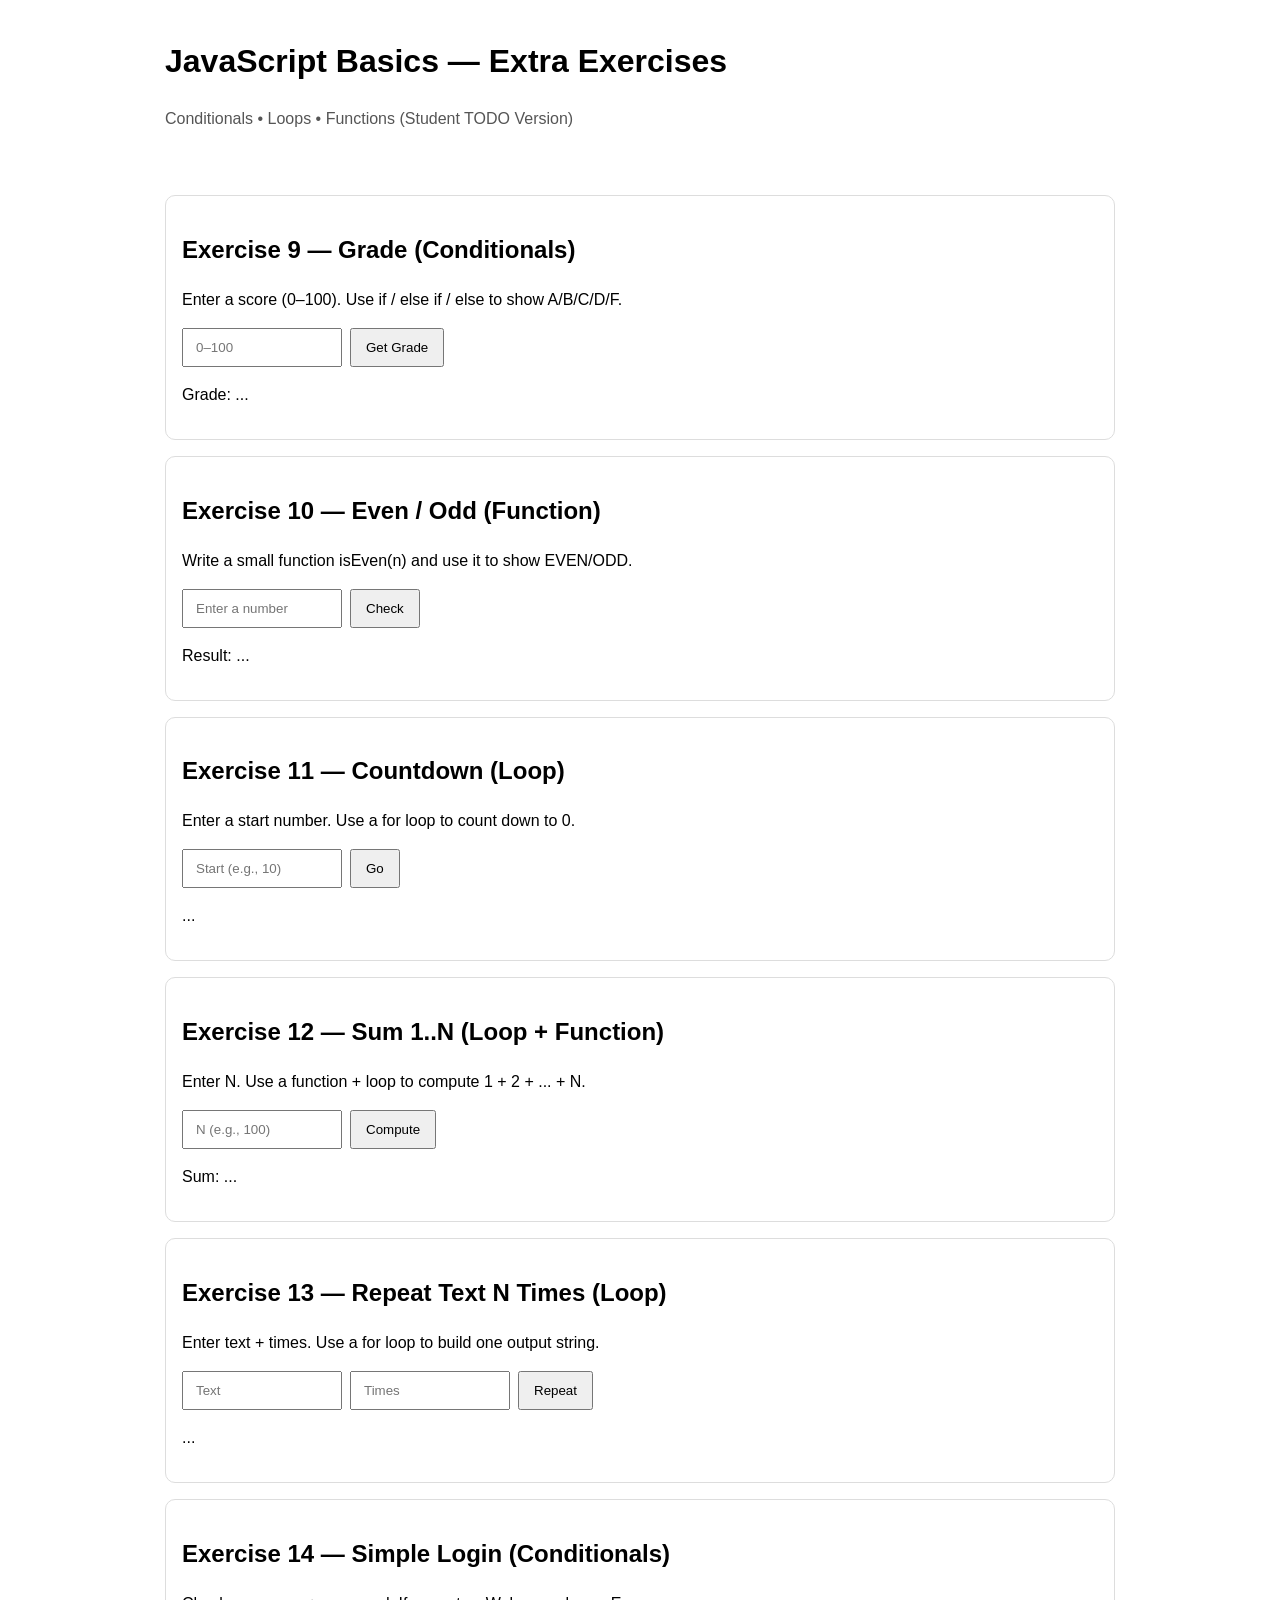
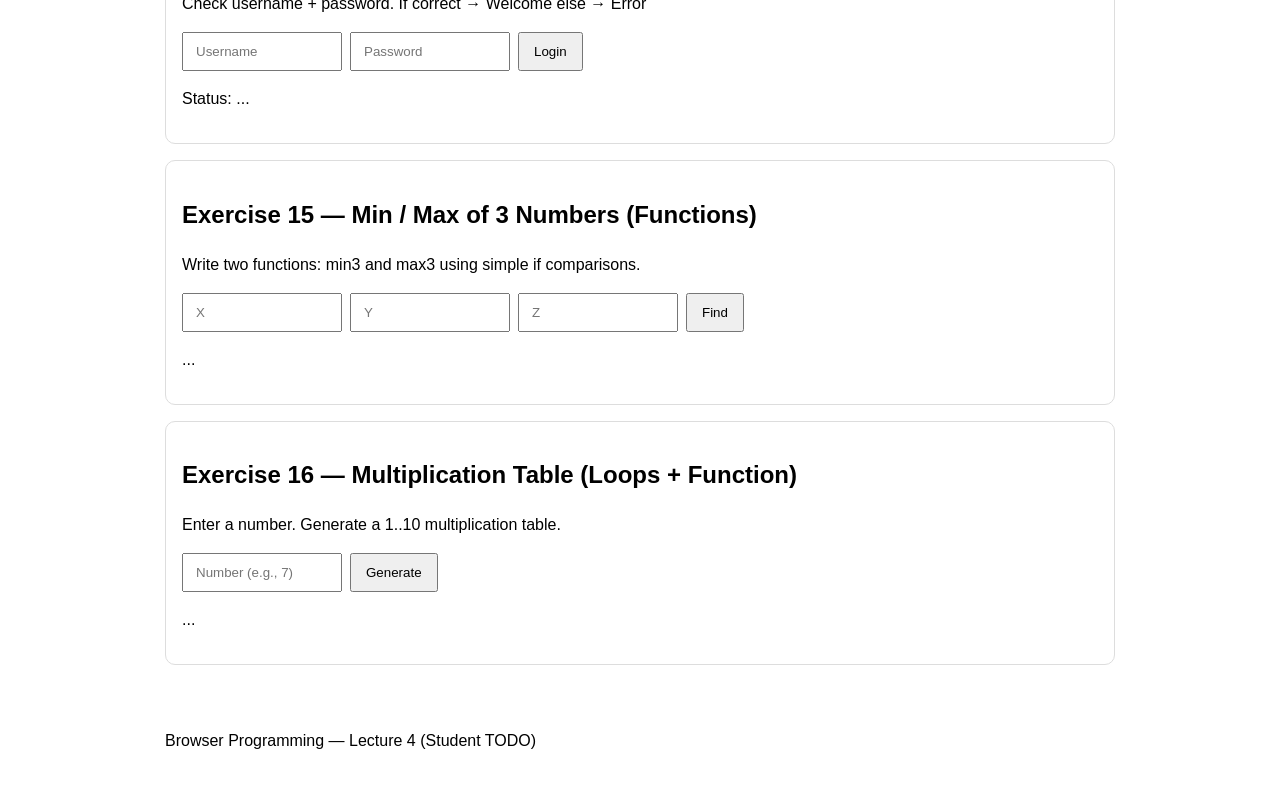
==== Lecture-05/index.html @ 62fcddef "rename to index" ====
<!DOCTYPE html>
<html lang="en">

<head>
<meta charset="UTF-8">
<meta name="viewport" content="width=device-width, initial-scale=1.0">

<title>L04 — JS Exercises (Student TODO)</title>

<link rel="stylesheet" href="exercise.css">

</head>

<body>

<header class="container">
<h1>JavaScript Basics — Extra Exercises</h1>
<p class="subtitle">Conditionals • Loops • Functions (Student TODO Version)</p>
</header>


<main class="container">


<!-- Exercise 9 -->
<section class="card">

<h2>Exercise 9 — Grade (Conditionals)</h2>

<p class="hint">
Enter a score (0–100). Use if / else if / else to show A/B/C/D/F.
</p>

<div class="row">
<input id="scoreInput" type="number" placeholder="0–100">
<button id="btnGrade">Get Grade</button>
</div>

<p id="gradeOut">Grade: ...</p>

</section>



<!-- Exercise 10 -->
<section class="card">

<h2>Exercise 10 — Even / Odd (Function)</h2>

<p class="hint">
Write a small function isEven(n) and use it to show EVEN/ODD.
</p>

<div class="row">
<input id="numEvenOdd" type="number" placeholder="Enter a number">
<button id="btnEvenOdd">Check</button>
</div>

<p id="evenOddOut">Result: ...</p>

</section>



<!-- Exercise 11 -->
<section class="card">

<h2>Exercise 11 — Countdown (Loop)</h2>

<p class="hint">
Enter a start number. Use a for loop to count down to 0.
</p>

<div class="row">
<input id="countdownInput" type="number" placeholder="Start (e.g., 10)">
<button id="btnCountdown">Go</button>
</div>

<p id="countdownOut">...</p>

</section>



<!-- Exercise 12 -->
<section class="card">

<h2>Exercise 12 — Sum 1..N (Loop + Function)</h2>

<p class="hint">
Enter N. Use a function + loop to compute 1 + 2 + ... + N.
</p>

<div class="row">
<input id="nSumInput" type="number" placeholder="N (e.g., 100)">
<button id="btnSumN">Compute</button>
</div>

<p id="sumNOut">Sum: ...</p>

</section>



<!-- Exercise 13 -->
<section class="card">

<h2>Exercise 13 — Repeat Text N Times (Loop)</h2>

<p class="hint">
Enter text + times. Use a for loop to build one output string.
</p>

<div class="row">
<input id="repeatText" type="text" placeholder="Text">
<input id="repeatCount" type="number" placeholder="Times">
<button id="btnRepeat">Repeat</button>
</div>

<p id="repeatOut">...</p>

</section>



<!-- Exercise 14 -->
<section class="card">

<h2>Exercise 14 — Simple Login (Conditionals)</h2>

<p class="hint">
Check username + password. If correct → Welcome else → Error
</p>

<div class="row">
<input id="loginUser" type="text" placeholder="Username">
<input id="loginPass" type="password" placeholder="Password">
<button id="btnLogin">Login</button>
</div>

<p id="loginOut">Status: ...</p>

</section>



<!-- Exercise 15 -->
<section class="card">

<h2>Exercise 15 — Min / Max of 3 Numbers (Functions)</h2>

<p class="hint">
Write two functions: min3 and max3 using simple if comparisons.
</p>

<div class="row">
<input id="x" type="number" placeholder="X">
<input id="y" type="number" placeholder="Y">
<input id="z" type="number" placeholder="Z">

<button id="btnMinMax">Find</button>
</div>

<p id="minMaxOut">...</p>

</section>



<!-- Exercise 16 -->
<section class="card">

<h2>Exercise 16 — Multiplication Table (Loops + Function)</h2>

<p class="hint">
Enter a number. Generate a 1..10 multiplication table.
</p>

<div class="row">
<input id="tableN" type="number" placeholder="Number (e.g., 7)">
<button id="btnTable">Generate</button>
</div>

<p id="tableOut">...</p>

</section>


</main>



<footer class="container">
<p>Browser Programming — Lecture 4 (Student TODO)</p>
</footer>


<script src="exercise.js"></script>

</body>
</html>
---- Lecture-05/exercise.css ----
* {
  box-sizing: border-box;
}

body {
  font-family: Arial, sans-serif;
  margin: 0;
  line-height: 1.5;
}

.container {
  width: min(950px, 92%);
  margin: 0 auto;
  padding: 16px 0;
}

.subtitle {
  margin-top: 4px;
  color: #555;
}

.card {
  border: 1px solid #ddd;
  border-radius: 10px;
  padding: 16px;
  margin: 16px 0;
}

.row {
  display: flex;
  gap: 8px;
  flex-wrap: wrap;
  align-items: center;
}

button {
  padding: 10px 14px;
  cursor: pointer;
}

input {
  padding: 10px 12px;
  width: 160px;
}
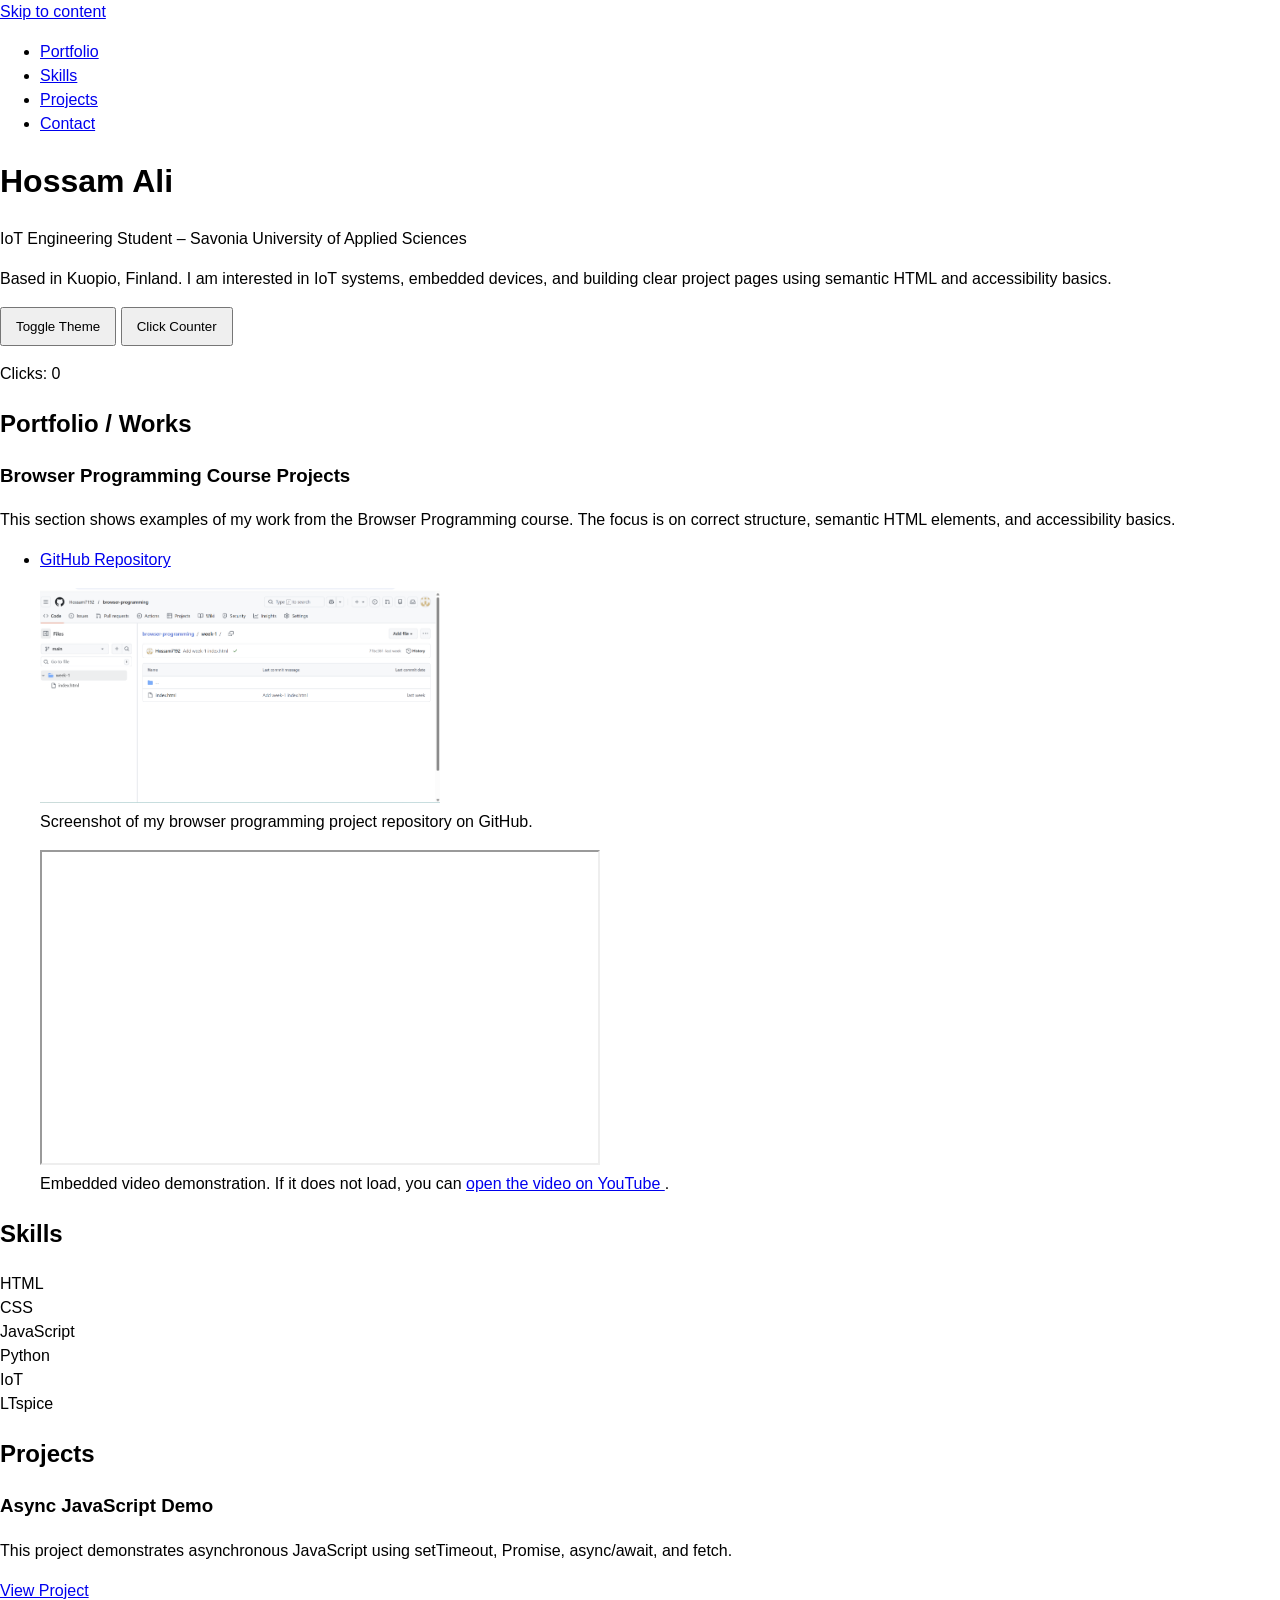
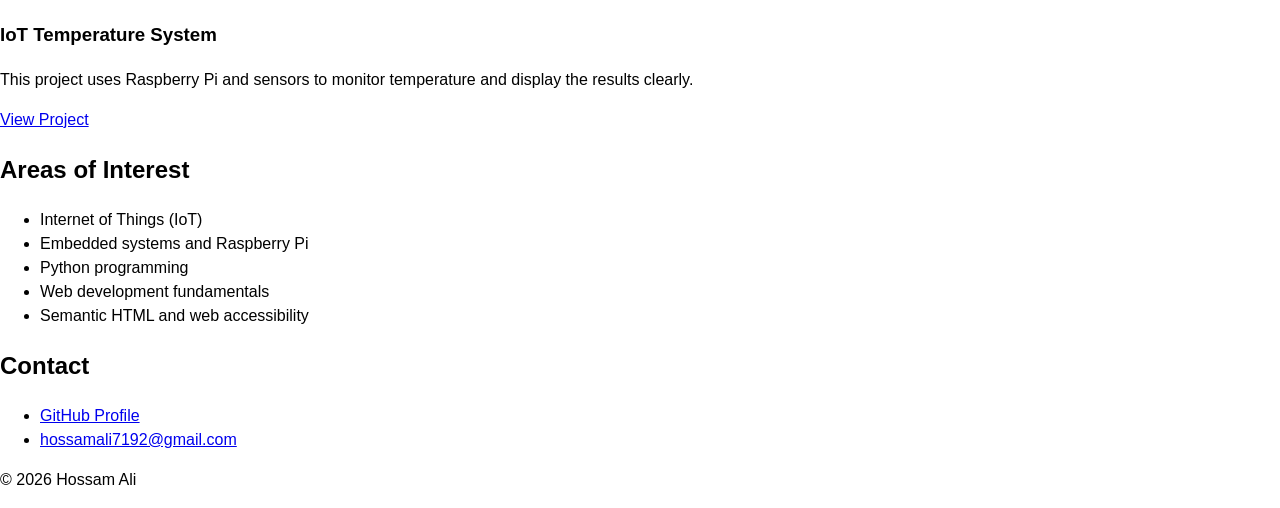
==== commit 3a66140f: "fix css" ====
--- a/Lecture-05/index.html
+++ b/Lecture-05/index.html
@@ -1,201 +1,170 @@
 <!DOCTYPE html>
 <html lang="en">
+  <head>
+    <meta charset="UTF-8" />
+    <meta name="viewport" content="width=device-width, initial-scale=1.0" />
+    <title>Hossam Ali – Semantic HTML Portfolio</title>
+    <link rel="stylesheet" href="exercise.css" />
+  </head>
 
-<head>
-<meta charset="UTF-8">
-<meta name="viewport" content="width=device-width, initial-scale=1.0">
+  <body>
+    <a href="#main" class="skip-link">Skip to content</a>
 
-<title>L04 — JS Exercises (Student TODO)</title>
+    <nav>
+      <ul class="nav-list">
+        <li><a href="#main">Portfolio</a></li>
+        <li><a href="#skills">Skills</a></li>
+        <li><a href="#projects">Projects</a></li>
+        <li><a href="#contact">Contact</a></li>
+      </ul>
+    </nav>
 
-<link rel="stylesheet" href="exercise.css">
+    <header>
+      <h1>Hossam Ali</h1>
+      <p>IoT Engineering Student – Savonia University of Applied Sciences</p>
+      <p>
+        Based in Kuopio, Finland. I am interested in IoT systems, embedded
+        devices, and building clear project pages using semantic HTML and
+        accessibility basics.
+      </p>
 
-</head>
+      <button onclick="toggleTheme()">Toggle Theme</button>
+      <button onclick="countClick()">Click Counter</button>
+      <p id="clickCountText">Clicks: 0</p>
+    </header>
 
-<body>
+    <main id="main">
+      <section>
+        <h2>Portfolio / Works</h2>
 
-<header class="container">
-<h1>JavaScript Basics — Extra Exercises</h1>
-<p class="subtitle">Conditionals • Loops • Functions (Student TODO Version)</p>
-</header>
+        <article>
+          <h3>Browser Programming Course Projects</h3>
 
+          <p>
+            This section shows examples of my work from the Browser Programming
+            course. The focus is on correct structure, semantic HTML elements,
+            and accessibility basics.
+          </p>
 
-<main class="container">
+          <ul>
+            <li>
+              <a
+                href="https://github.com/Hossam7192/browser-programming"
+                target="_blank"
+                rel="noopener"
+              >
+                GitHub Repository
+              </a>
+            </li>
+          </ul>
 
+          <figure>
+            <img
+              src="./images/browser-project.png"
+              alt="Screenshot of my browser programming repository on GitHub."
+              width="400"
+            />
+            <figcaption>
+              Screenshot of my browser programming project repository on GitHub.
+            </figcaption>
+          </figure>
 
-<!-- Exercise 9 -->
-<section class="card">
+          <figure>
+            <iframe
+              width="560"
+              height="315"
+              src="https://www.youtube.com/embed/jNQXAC9IVRw"
+              title="Embedded project demonstration video"
+              allow="accelerometer; autoplay; clipboard-write; encrypted-media; gyroscope; picture-in-picture"
+              allowfullscreen
+            ></iframe>
+            <figcaption>
+              Embedded video demonstration. If it does not load, you can
+              <a
+                href="https://www.youtube.com/watch?v=jNQXAC9IVRw"
+                target="_blank"
+                rel="noopener"
+              >
+                open the video on YouTube
+              </a>.
+            </figcaption>
+          </figure>
+        </article>
+      </section>
 
-<h2>Exercise 9 — Grade (Conditionals)</h2>
+      <section id="skills">
+        <h2>Skills</h2>
+        <div class="skills-list">
+          <div class="skill-card">HTML</div>
+          <div class="skill-card">CSS</div>
+          <div class="skill-card">JavaScript</div>
+          <div class="skill-card">Python</div>
+          <div class="skill-card">IoT</div>
+          <div class="skill-card">LTspice</div>
+        </div>
+      </section>
 
-<p class="hint">
-Enter a score (0–100). Use if / else if / else to show A/B/C/D/F.
-</p>
+      <section id="projects">
+        <h2>Projects</h2>
 
-<div class="row">
-<input id="scoreInput" type="number" placeholder="0–100">
-<button id="btnGrade">Get Grade</button>
-</div>
+        <article class="project-card">
+          <h3>Async JavaScript Demo</h3>
+          <p>
+            This project demonstrates asynchronous JavaScript using setTimeout,
+            Promise, async/await, and fetch.
+          </p>
+          <a
+            href="https://github.com/Hossam7192/browser-programming"
+            target="_blank"
+            rel="noopener"
+          >
+            View Project
+          </a>
+        </article>
 
-<p id="gradeOut">Grade: ...</p>
+        <article class="project-card">
+          <h3>IoT Temperature System</h3>
+          <p>
+            This project uses Raspberry Pi and sensors to monitor temperature
+            and display the results clearly.
+          </p>
+          <a href="#" target="_blank" rel="noopener">View Project</a>
+        </article>
+      </section>
 
-</section>
+      <section>
+        <h2>Areas of Interest</h2>
+        <ul>
+          <li>Internet of Things (IoT)</li>
+          <li>Embedded systems and Raspberry Pi</li>
+          <li>Python programming</li>
+          <li>Web development fundamentals</li>
+          <li>Semantic HTML and web accessibility</li>
+        </ul>
+      </section>
+    </main>
 
+    <footer id="contact">
+      <h2>Contact</h2>
+      <ul>
+        <li>
+          <a
+            href="https://github.com/Hossam7192"
+            target="_blank"
+            rel="noopener"
+          >
+            GitHub Profile
+          </a>
+        </li>
+        <li>
+          <a href="mailto:hossamali7192@gmail.com">hossamali7192@gmail.com</a>
+        </li>
+      </ul>
 
+      <p id="lastUpdated"></p>
+      <p>&copy; 2026 Hossam Ali</p>
+    </footer>
 
-<!-- Exercise 10 -->
-<section class="card">
-
-<h2>Exercise 10 — Even / Odd (Function)</h2>
-
-<p class="hint">
-Write a small function isEven(n) and use it to show EVEN/ODD.
-</p>
-
-<div class="row">
-<input id="numEvenOdd" type="number" placeholder="Enter a number">
-<button id="btnEvenOdd">Check</button>
-</div>
-
-<p id="evenOddOut">Result: ...</p>
-
-</section>
-
-
-
-<!-- Exercise 11 -->
-<section class="card">
-
-<h2>Exercise 11 — Countdown (Loop)</h2>
-
-<p class="hint">
-Enter a start number. Use a for loop to count down to 0.
-</p>
-
-<div class="row">
-<input id="countdownInput" type="number" placeholder="Start (e.g., 10)">
-<button id="btnCountdown">Go</button>
-</div>
-
-<p id="countdownOut">...</p>
-
-</section>
-
-
-
-<!-- Exercise 12 -->
-<section class="card">
-
-<h2>Exercise 12 — Sum 1..N (Loop + Function)</h2>
-
-<p class="hint">
-Enter N. Use a function + loop to compute 1 + 2 + ... + N.
-</p>
-
-<div class="row">
-<input id="nSumInput" type="number" placeholder="N (e.g., 100)">
-<button id="btnSumN">Compute</button>
-</div>
-
-<p id="sumNOut">Sum: ...</p>
-
-</section>
-
-
-
-<!-- Exercise 13 -->
-<section class="card">
-
-<h2>Exercise 13 — Repeat Text N Times (Loop)</h2>
-
-<p class="hint">
-Enter text + times. Use a for loop to build one output string.
-</p>
-
-<div class="row">
-<input id="repeatText" type="text" placeholder="Text">
-<input id="repeatCount" type="number" placeholder="Times">
-<button id="btnRepeat">Repeat</button>
-</div>
-
-<p id="repeatOut">...</p>
-
-</section>
-
-
-
-<!-- Exercise 14 -->
-<section class="card">
-
-<h2>Exercise 14 — Simple Login (Conditionals)</h2>
-
-<p class="hint">
-Check username + password. If correct → Welcome else → Error
-</p>
-
-<div class="row">
-<input id="loginUser" type="text" placeholder="Username">
-<input id="loginPass" type="password" placeholder="Password">
-<button id="btnLogin">Login</button>
-</div>
-
-<p id="loginOut">Status: ...</p>
-
-</section>
-
-
-
-<!-- Exercise 15 -->
-<section class="card">
-
-<h2>Exercise 15 — Min / Max of 3 Numbers (Functions)</h2>
-
-<p class="hint">
-Write two functions: min3 and max3 using simple if comparisons.
-</p>
-
-<div class="row">
-<input id="x" type="number" placeholder="X">
-<input id="y" type="number" placeholder="Y">
-<input id="z" type="number" placeholder="Z">
-
-<button id="btnMinMax">Find</button>
-</div>
-
-<p id="minMaxOut">...</p>
-
-</section>
-
-
-
-<!-- Exercise 16 -->
-<section class="card">
-
-<h2>Exercise 16 — Multiplication Table (Loops + Function)</h2>
-
-<p class="hint">
-Enter a number. Generate a 1..10 multiplication table.
-</p>
-
-<div class="row">
-<input id="tableN" type="number" placeholder="Number (e.g., 7)">
-<button id="btnTable">Generate</button>
-</div>
-
-<p id="tableOut">...</p>
-
-</section>
-
-
-</main>
-
-
-
-<footer class="container">
-<p>Browser Programming — Lecture 4 (Student TODO)</p>
-</footer>
-
-
-<script src="exercise.js"></script>
-
-</body>
+    <script src="script.js"></script>
+  </body>
 </html>
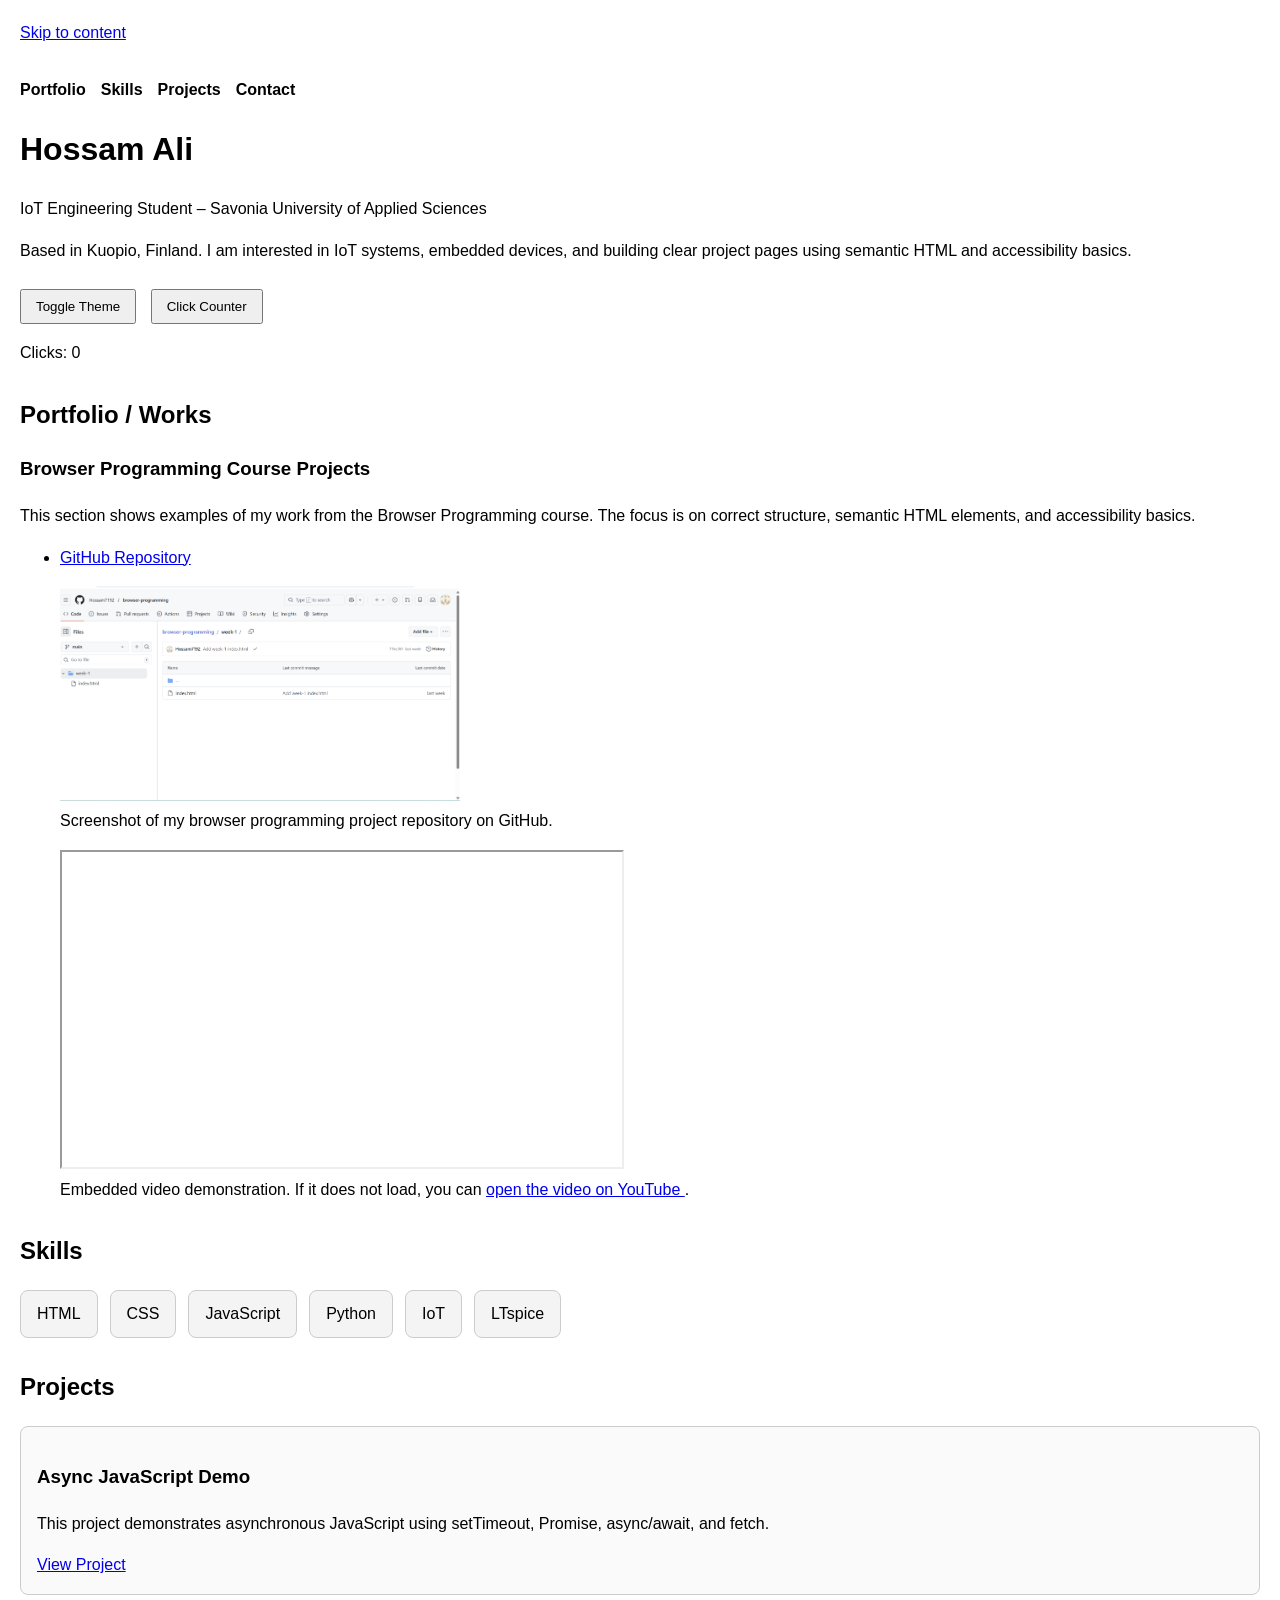
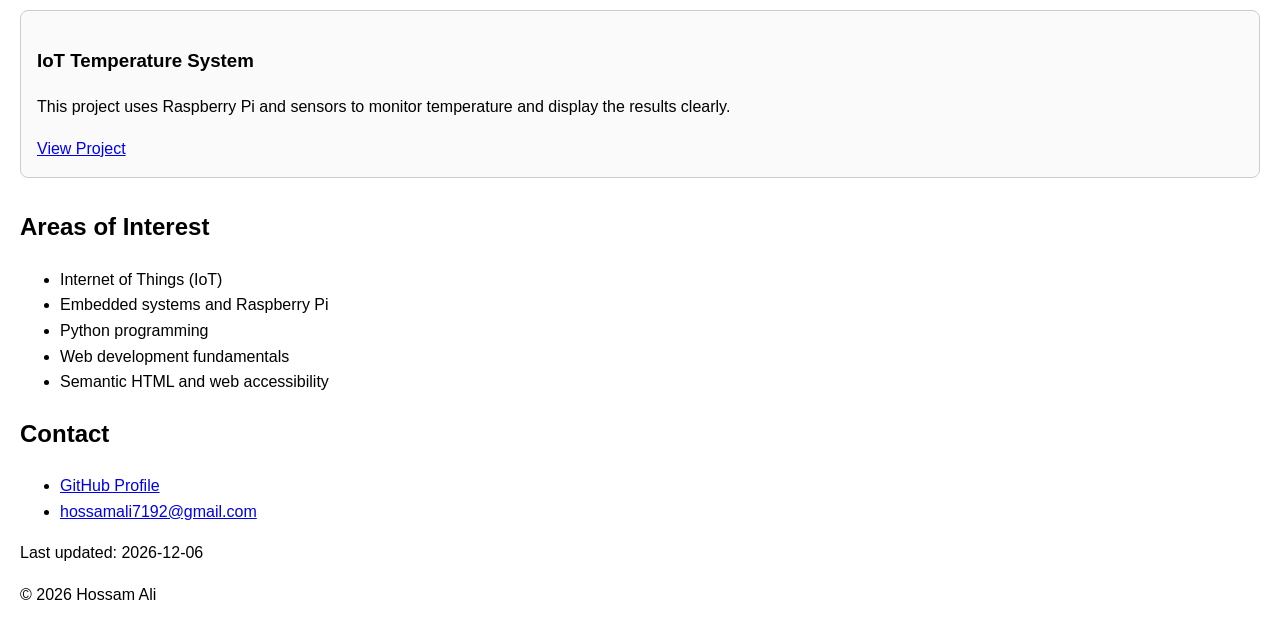
==== commit 75331746: "fix js and css for portfolio" ====
--- a/Lecture-05/index.html
+++ b/Lecture-05/index.html
@@ -165,6 +165,6 @@
       <p>&copy; 2026 Hossam Ali</p>
     </footer>
 
-    <script src="script.js"></script>
+    <script src="exercise.js"></script>
   </body>
 </html>
--- a/Lecture-05/exercise.css
+++ b/Lecture-05/exercise.css
@@ -1,46 +1,89 @@
-
-
-* {
-  box-sizing: border-box;
+body {
+  font-family: Arial, sans-serif;
+  line-height: 1.6;
+  margin: 20px;
+  background-color: white;
+  color: black;
 }
 
-body {
-  font-family: Arial, sans-serif;
-  margin: 0;
-  line-height: 1.5;
+.skip-link {
+  display: inline-block;
+  margin-bottom: 15px;
 }
 
-.container {
-  width: min(950px, 92%);
-  margin: 0 auto;
-  padding: 16px 0;
+.nav-list {
+  list-style: none;
+  padding: 0;
+  display: flex;
+  gap: 15px;
+  margin-bottom: 20px;
 }
 
-.subtitle {
-  margin-top: 4px;
-  color: #555;
+.nav-list a {
+  text-decoration: none;
+  color: inherit;
+  font-weight: bold;
 }
 
-.card {
-  border: 1px solid #ddd;
-  border-radius: 10px;
-  padding: 16px;
-  margin: 16px 0;
+section {
+  margin-top: 30px;
 }
 
-.row {
-  display: flex;
-  gap: 8px;
-  flex-wrap: wrap;
-  align-items: center;
+img {
+  max-width: 100%;
+  height: auto;
+}
+
+iframe {
+  max-width: 100%;
 }
 
 button {
-  padding: 10px 14px;
+  margin-right: 10px;
+  margin-top: 10px;
+  padding: 8px 14px;
   cursor: pointer;
 }
 
-input {
-  padding: 10px 12px;
-  width: 160px;
+.skills-list {
+  display: flex;
+  flex-wrap: wrap;
+  gap: 12px;
+  margin-top: 10px;
+}
+
+.skill-card {
+  border: 1px solid #ccc;
+  padding: 10px 16px;
+  border-radius: 8px;
+  background-color: #f4f4f4;
+}
+
+.project-card {
+  border: 1px solid #ccc;
+  padding: 16px;
+  margin-top: 15px;
+  border-radius: 8px;
+  background-color: #fafafa;
+}
+
+body.dark-mode {
+  background-color: #111;
+  color: white;
+}
+
+body.dark-mode .skill-card,
+body.dark-mode .project-card {
+  background-color: #222;
+  border-color: #555;
+}
+
+body.dark-mode a {
+  color: #8ecae6;
+}
+
+body.dark-mode button {
+  background-color: #333;
+  color: white;
+  border: 1px solid #777;
 }
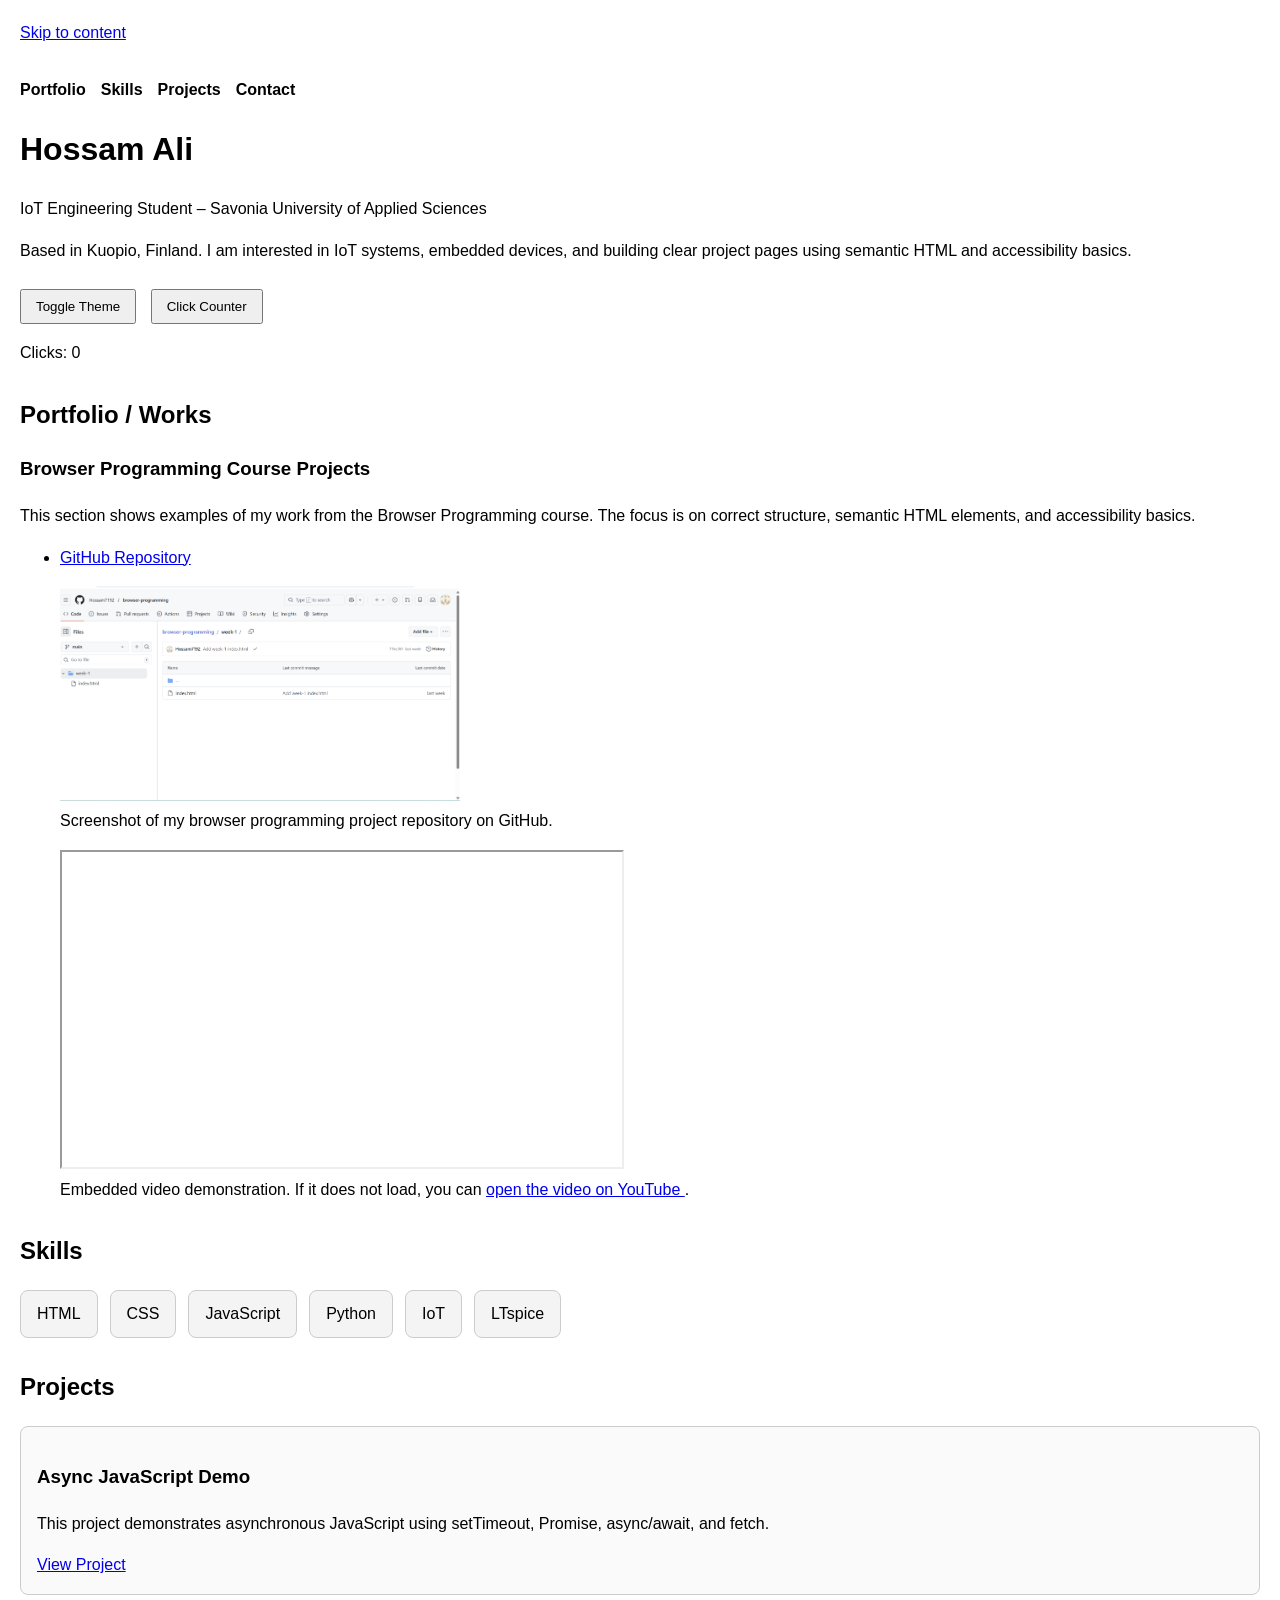
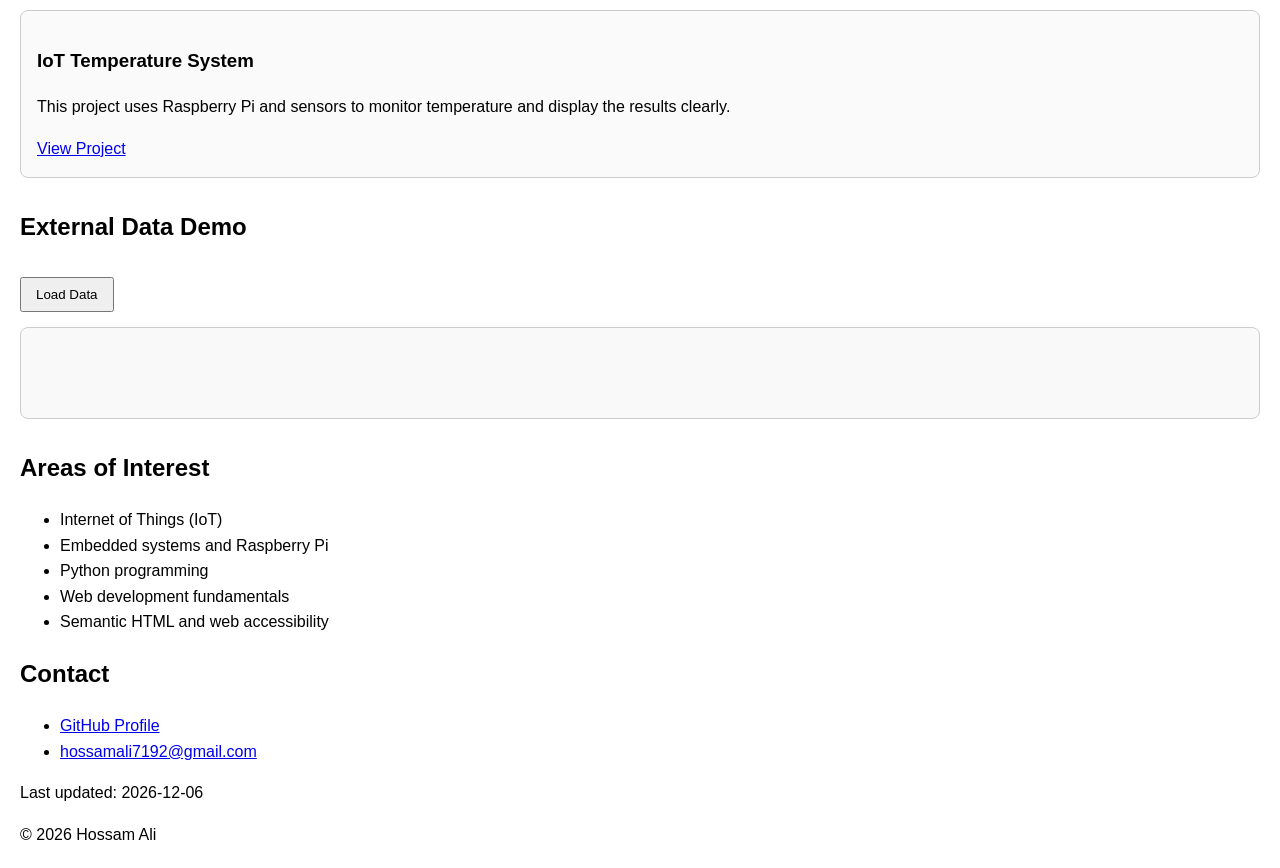
==== commit ecd1fe4a: "Add external data demo with async fetch" ====
--- a/Lecture-05/index.html
+++ b/Lecture-05/index.html
@@ -131,6 +131,11 @@
           <a href="#" target="_blank" rel="noopener">View Project</a>
         </article>
       </section>
+      <section id="external-data">
+        <h2>External Data Demo</h2>
+        <button id="loadDataBtn">Load Data</button>
+        <div id="apiOutput"></div>
+    </section>
 
       <section>
         <h2>Areas of Interest</h2>
--- a/Lecture-05/exercise.css
+++ b/Lecture-05/exercise.css
@@ -86,4 +86,28 @@
   background-color: #333;
   color: white;
   border: 1px solid #777;
+}
+#external-data {
+  margin-top: 30px;
+}
+
+#loadDataBtn {
+  margin-top: 10px;
+  margin-bottom: 15px;
+  padding: 8px 14px;
+  cursor: pointer;
+}
+
+#apiOutput {
+  border: 1px solid #ccc;
+  padding: 15px;
+  border-radius: 8px;
+  background-color: #f9f9f9;
+  min-height: 60px;
+}
+
+body.dark-mode #apiOutput,
+body.dark #apiOutput {
+  background-color: #222;
+  border-color: #555;
 }
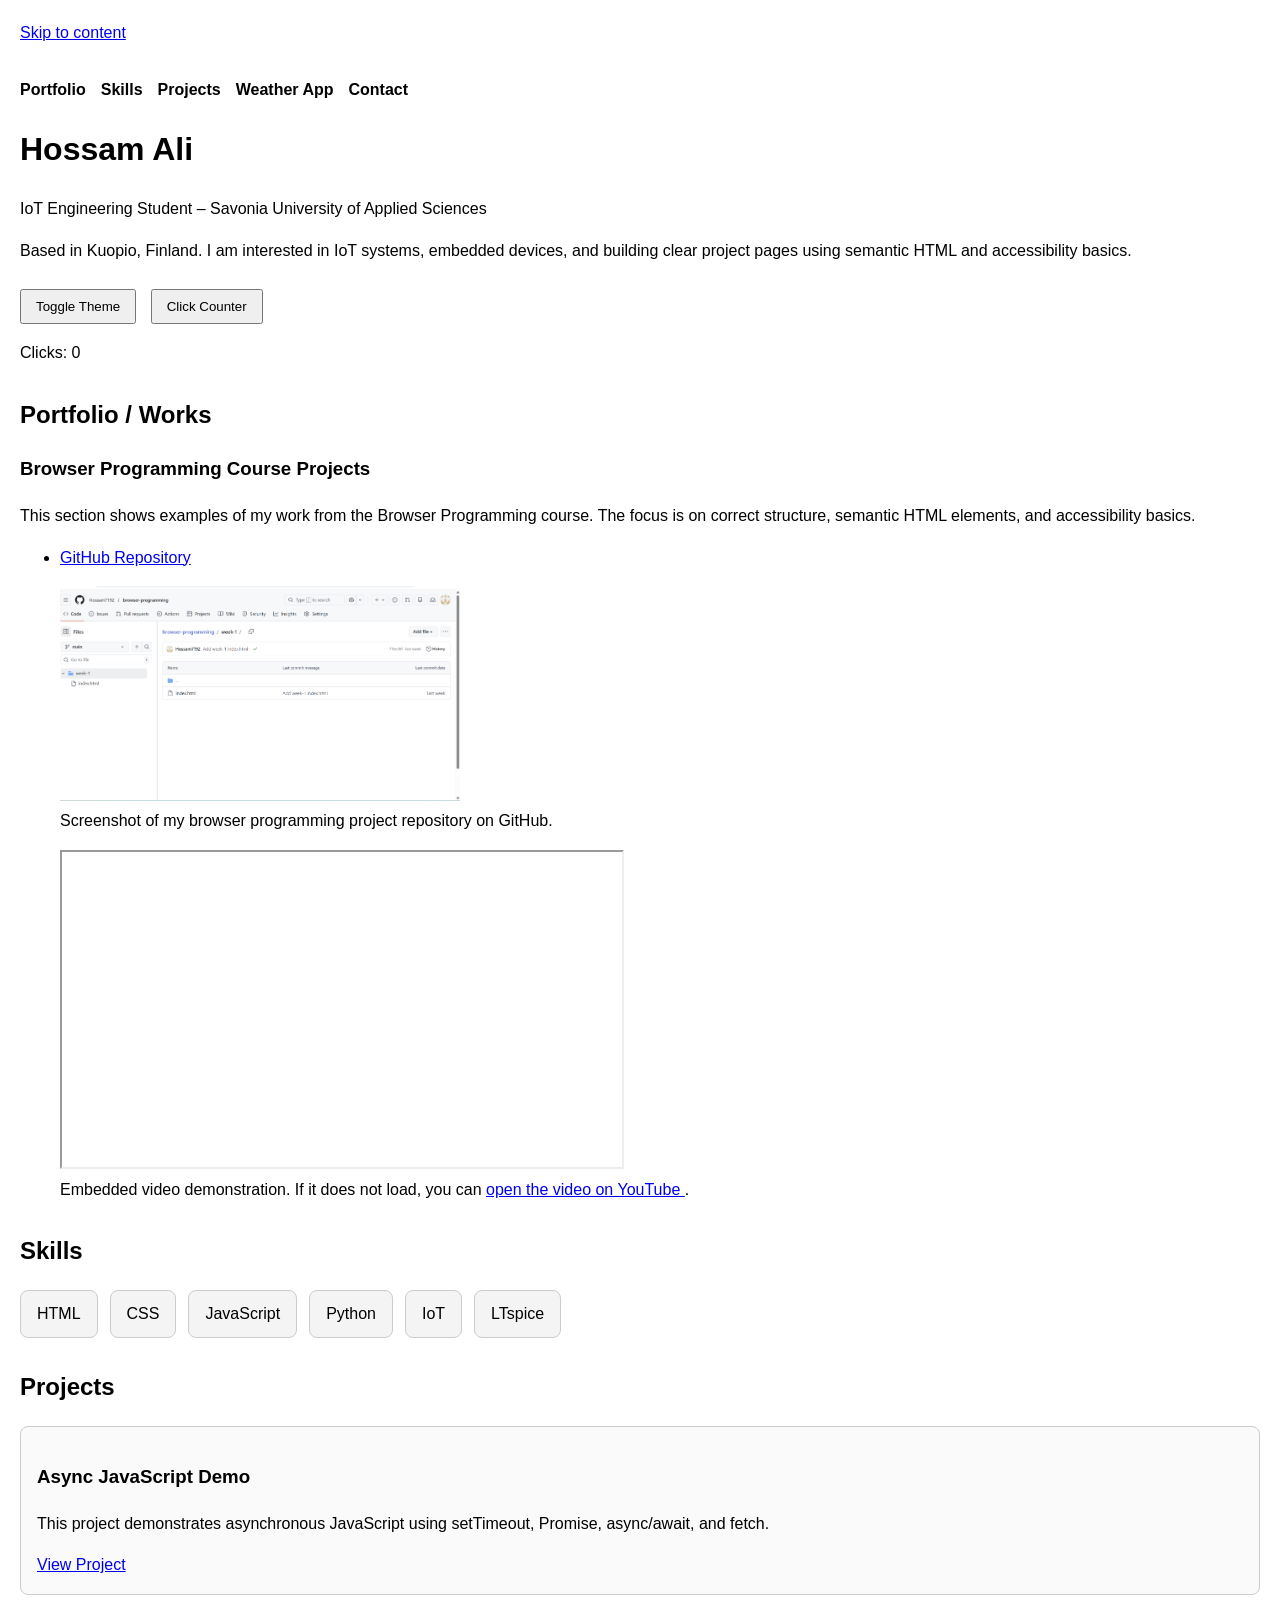
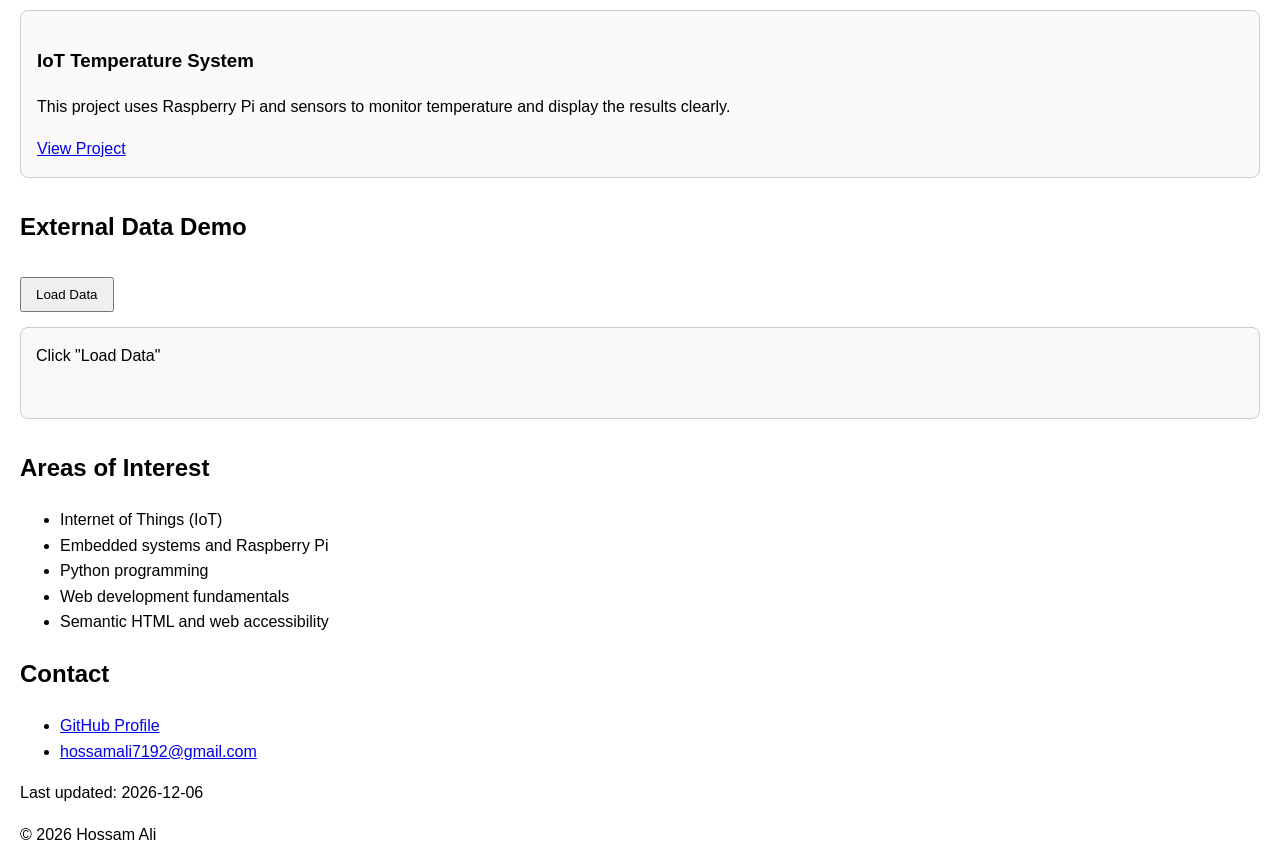
==== commit d47d423a: "Final weather app and portfolio update" ====
--- a/Lecture-05/index.html
+++ b/Lecture-05/index.html
@@ -5,6 +5,7 @@
     <meta name="viewport" content="width=device-width, initial-scale=1.0" />
     <title>Hossam Ali – Semantic HTML Portfolio</title>
     <link rel="stylesheet" href="exercise.css" />
+
   </head>
 
   <body>
@@ -15,6 +16,7 @@
         <li><a href="#main">Portfolio</a></li>
         <li><a href="#skills">Skills</a></li>
         <li><a href="#projects">Projects</a></li>
+        <li><a href="weather.html">Weather App</a></li>
         <li><a href="#contact">Contact</a></li>
       </ul>
     </nav>
@@ -134,7 +136,7 @@
       <section id="external-data">
         <h2>External Data Demo</h2>
         <button id="loadDataBtn">Load Data</button>
-        <div id="apiOutput"></div>
+        <div id="apiOutput">Click "Load Data"</div>
     </section>
 
       <section>
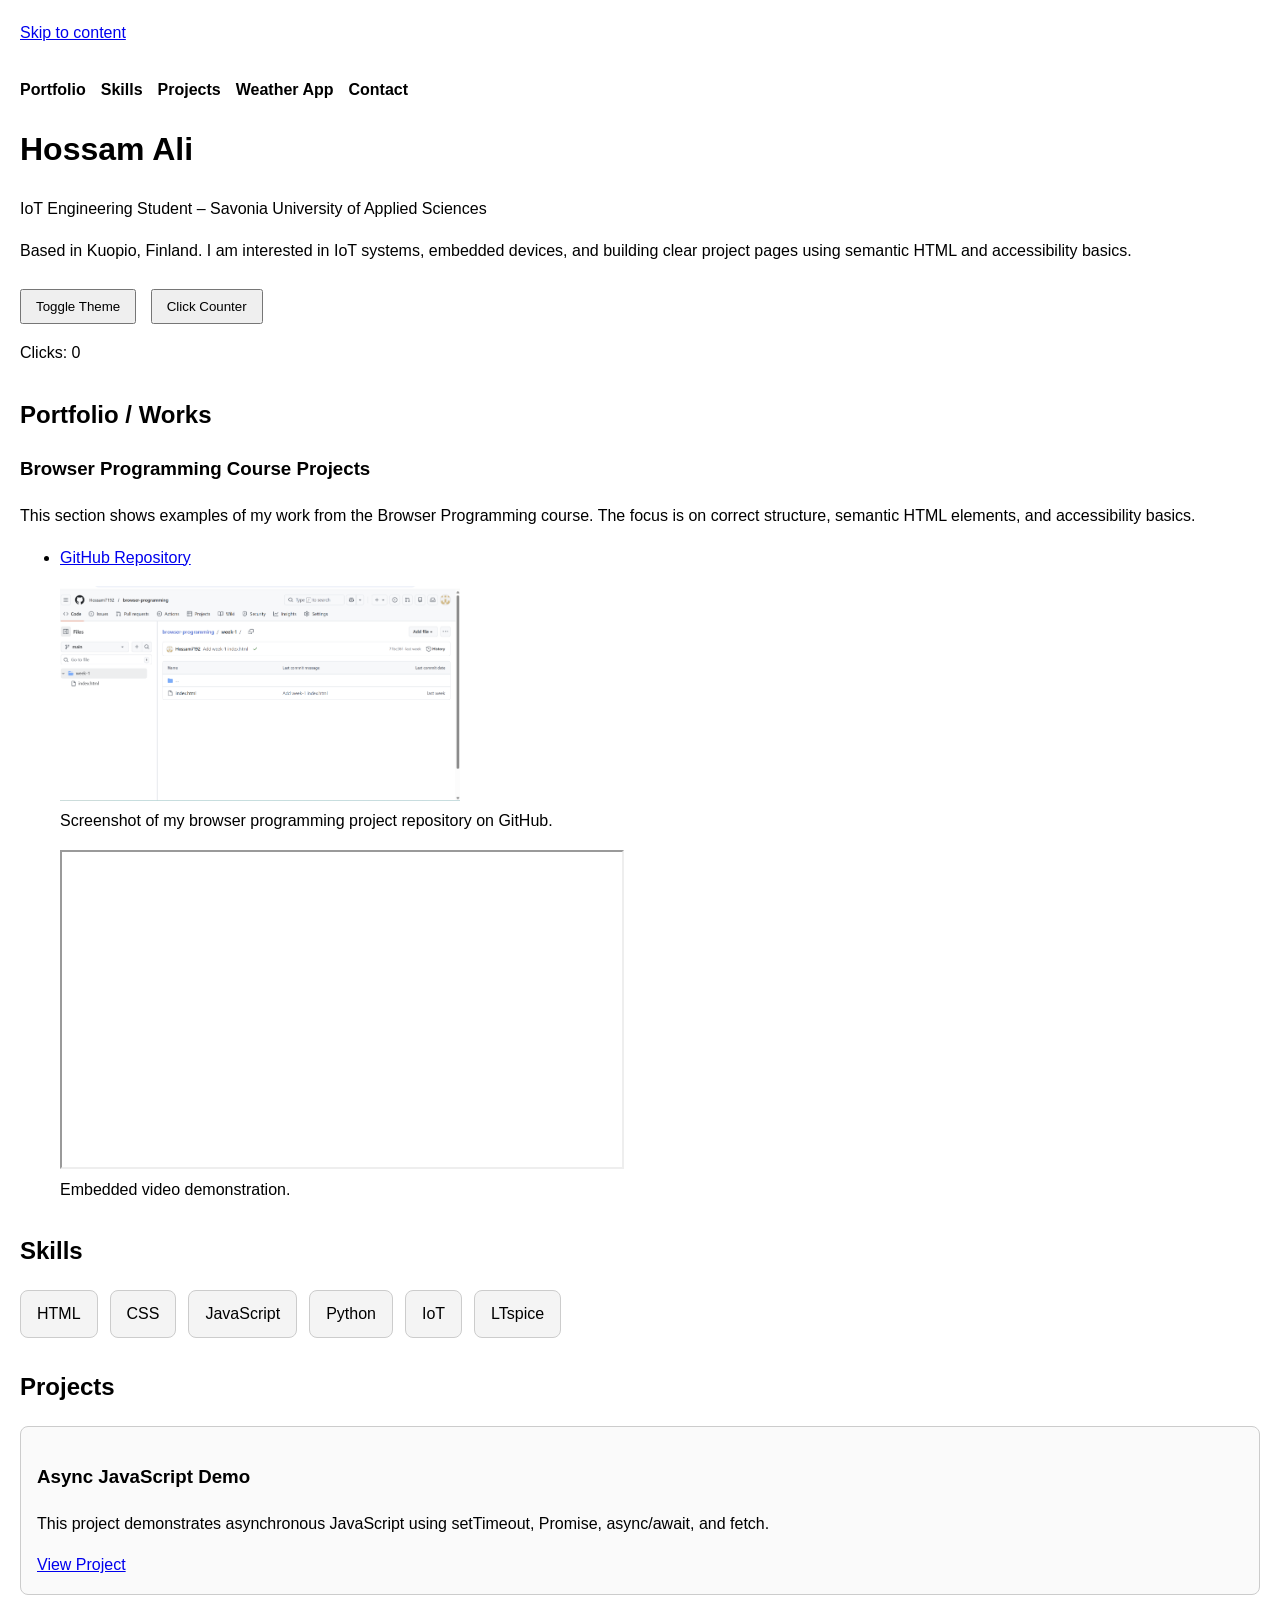
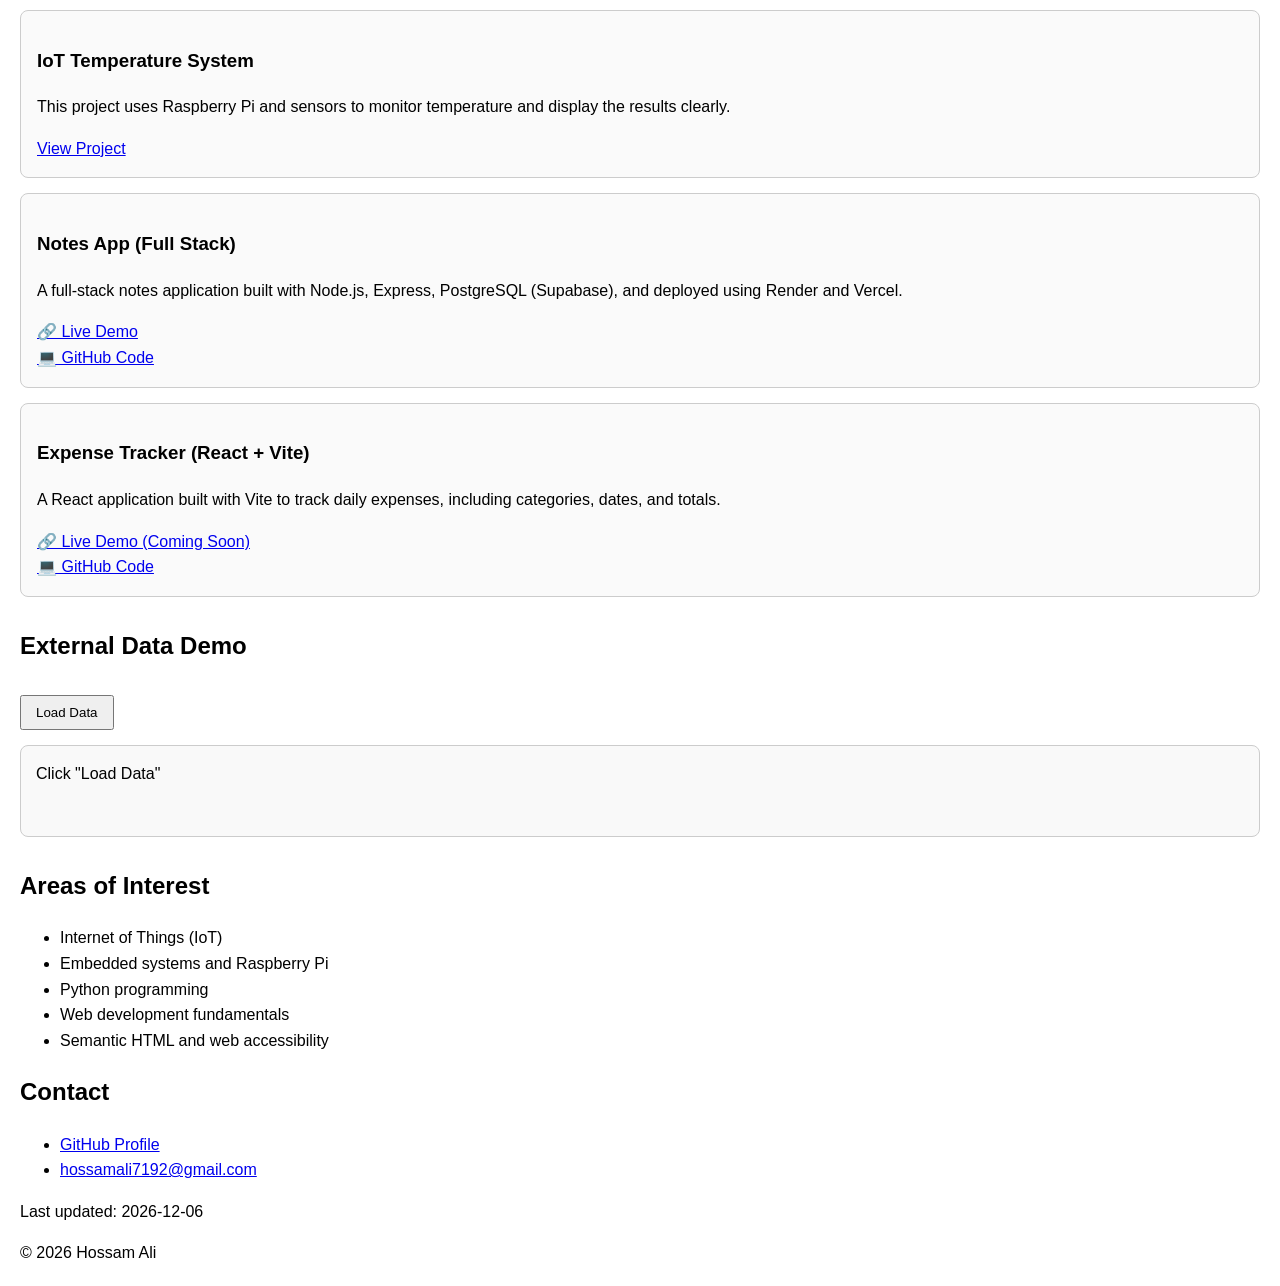
==== commit cde05a38: "update portfolio projects" ====
--- a/Lecture-05/index.html
+++ b/Lecture-05/index.html
@@ -5,7 +5,6 @@
     <meta name="viewport" content="width=device-width, initial-scale=1.0" />
     <title>Hossam Ali – Semantic HTML Portfolio</title>
     <link rel="stylesheet" href="exercise.css" />
-
   </head>
 
   <body>
@@ -77,18 +76,10 @@
               height="315"
               src="https://www.youtube.com/embed/jNQXAC9IVRw"
               title="Embedded project demonstration video"
-              allow="accelerometer; autoplay; clipboard-write; encrypted-media; gyroscope; picture-in-picture"
               allowfullscreen
             ></iframe>
             <figcaption>
-              Embedded video demonstration. If it does not load, you can
-              <a
-                href="https://www.youtube.com/watch?v=jNQXAC9IVRw"
-                target="_blank"
-                rel="noopener"
-              >
-                open the video on YouTube
-              </a>.
+              Embedded video demonstration.
             </figcaption>
           </figure>
         </article>
@@ -106,9 +97,11 @@
         </div>
       </section>
 
+      <!-- 🔥 PROJECTS SECTION -->
       <section id="projects">
         <h2>Projects</h2>
 
+        <!-- OLD PROJECT -->
         <article class="project-card">
           <h3>Async JavaScript Demo</h3>
           <p>
@@ -124,20 +117,59 @@
           </a>
         </article>
 
+        <!-- OLD PROJECT -->
         <article class="project-card">
           <h3>IoT Temperature System</h3>
           <p>
             This project uses Raspberry Pi and sensors to monitor temperature
             and display the results clearly.
           </p>
-          <a href="#" target="_blank" rel="noopener">View Project</a>
-        </article>
-      </section>
+          <a href="#" target="_blank">View Project</a>
+        </article>
+
+        <!-- ✅ NEW PROJECT -->
+        <article class="project-card">
+          <h3>Notes App (Full Stack)</h3>
+          <p>
+            A full-stack notes application built with Node.js, Express,
+            PostgreSQL (Supabase), and deployed using Render and Vercel.
+          </p>
+
+          <a href="https://browser-programming-ten.vercel.app/" target="_blank">
+            🔗 Live Demo
+          </a>
+          <br />
+          <a
+            href="https://github.com/Hossam7192/browser-programming"
+            target="_blank"
+          >
+            💻 GitHub Code
+          </a>
+        </article>
+
+        <!-- ✅ NEW PROJECT -->
+        <article class="project-card">
+          <h3>Expense Tracker (React + Vite)</h3>
+          <p>
+            A React application built with Vite to track daily expenses,
+            including categories, dates, and totals.
+          </p>
+
+          <a href="#" target="_blank">
+            🔗 Live Demo (Coming Soon)
+          </a>
+          <br />
+          <a href="https://github.com/Hossam7192" target="_blank">
+            💻 GitHub Code
+          </a>
+        </article>
+      </section>
+
       <section id="external-data">
         <h2>External Data Demo</h2>
         <button id="loadDataBtn">Load Data</button>
         <div id="apiOutput">Click "Load Data"</div>
-    </section>
+      </section>
 
       <section>
         <h2>Areas of Interest</h2>
@@ -158,13 +190,14 @@
           <a
             href="https://github.com/Hossam7192"
             target="_blank"
-            rel="noopener"
           >
             GitHub Profile
           </a>
         </li>
         <li>
-          <a href="mailto:hossamali7192@gmail.com">hossamali7192@gmail.com</a>
+          <a href="mailto:hossamali7192@gmail.com">
+            hossamali7192@gmail.com
+          </a>
         </li>
       </ul>
 
